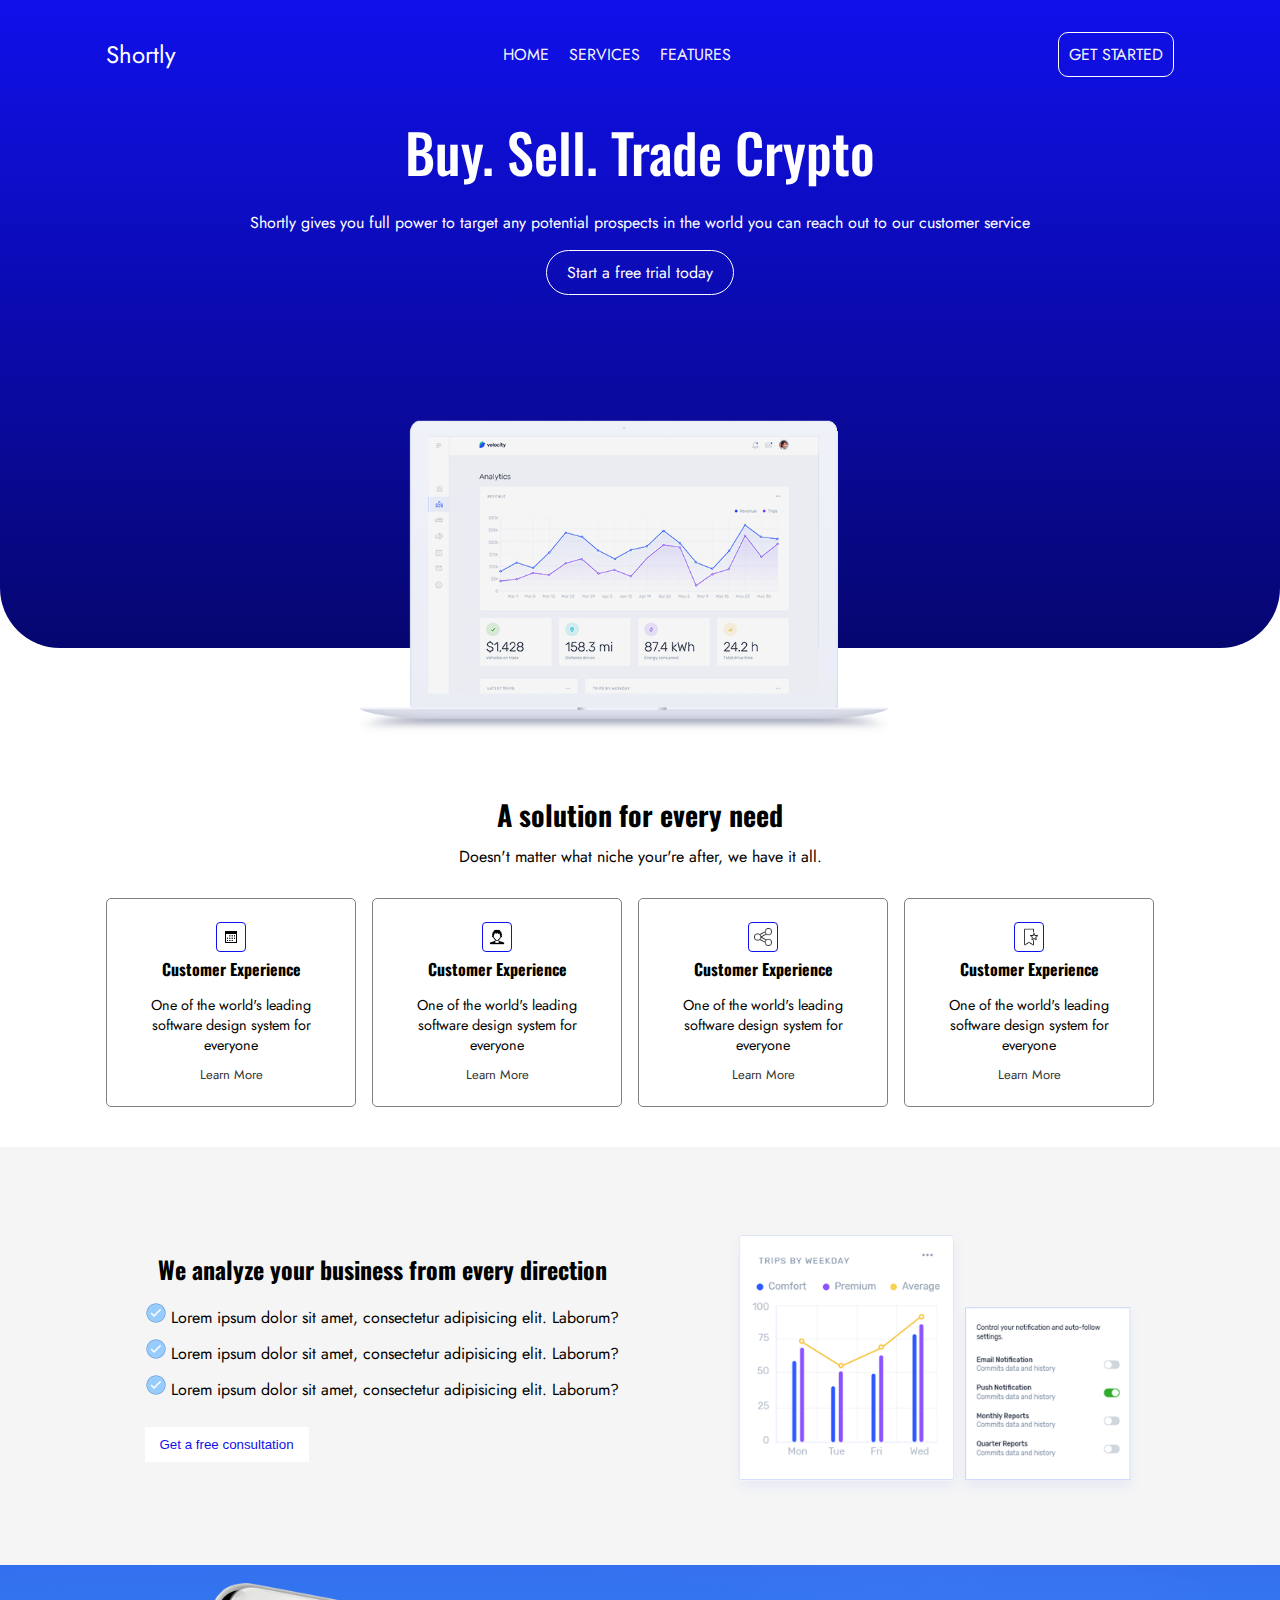
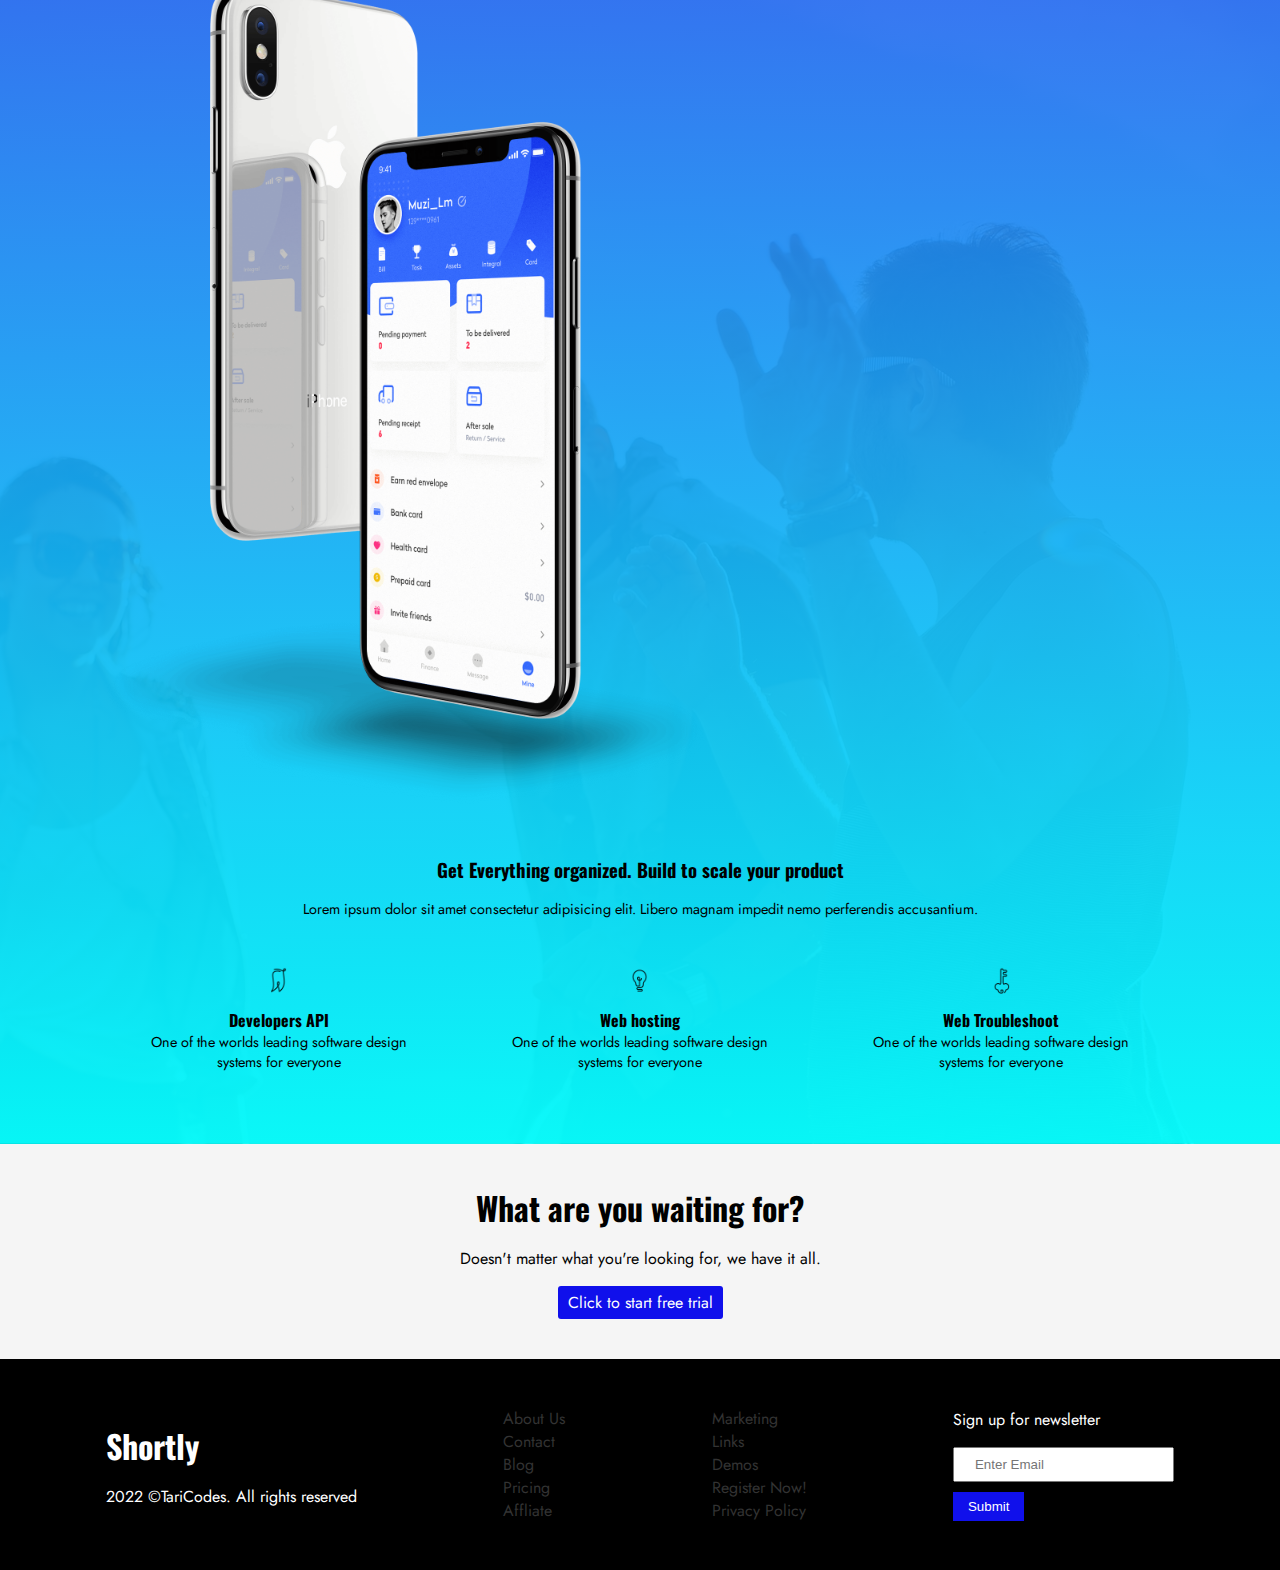
==== index.html @ a0cb2841 "renamed site name" ====
<!DOCTYPE html>
<html lang="en">
  <head>
    <meta charset="UTF-8" />
    <meta http-equiv="X-UA-Compatible" content="IE=edge" />
    <meta name="viewport" content="width=device-width, initial-scale=1.0" />
    <meta name="description" content=" Shortly gives you full power to target any potential prospects in
    the world you can reach out to our customer service">
    <meta name="keywords" content="Shortly, Buy, Sell, Trade, Crypto">
    <title>Shortly Crypto</title>
    <link rel="stylesheet" href="./assets/css/utilities.css">
    <link rel="stylesheet" href="./assets/css/shortly.css" />
    <link
      rel="stylesheet"
      href="https://cdnjs.cloudflare.com/ajax/libs/font-awesome/5.15.4/css/all.min.css">
  </head>

  <body>
    <header class="header d-flex">
      <div class="container">
        <nav class="navbar">
          <div class="container d-flex justify-between align-items-center gutter-1">
            <div class="dd-btn">
              <i class="fas fa-bars"></i>
            </div>
            <div id="logo">Shortly</div>
            <ul class="d-flex justify-center align-items-center">
              <li><a href="#">Home</a></li>
              <li><a href="#">Services</a></li>
              <li><a href="#">Features</a></li>
            </ul>
            <a href="#" class="btn btn-outline">Get Started</a>
          </div>
        </nav>
        <div class="page--contents">
          <div class="container d-flex align-items-center">
            <h1 class="mb-1 align-center">Buy. Sell. Trade Crypto</h1>
            <p class="mb-1 align-center">
              Shortly gives you full power to target any potential prospects in
              the world you can reach out to our customer service
            </p>
            <a href="#" class="btn">Start a free trial today</a>
          </div>
        </div>
        <div class="image--container">
          <img src="./assets/zinochart-img/mac.png" alt="chart-analytics" />
        </div>
      </div>
    </header>
    <main>
      <section class="customer--section">
        <div class="container">
          <div class="section-title">
            <h2>A solution for every need</h2>
            <p>Doesn't matter what niche your're after, we have it all.</p>
          </div>
          <div class="box--container d-flex align-items-center gutter-1">
            <div class="box box1 d-flex justify-center align-items-center">
              <img
                src="./assets/zinochart-img/icons/icons8-calendar-32.png"
                alt="" />
              <h3>Customer Experience</h3>
              <p>
                One of the world's leading software design system for everyone
              </p>
              <a href="#">Learn More</a>
            </div>
            <div class="box box2 d-flex justify-center align-items-center">
              <img
                src="./assets/zinochart-img/icons/icons8-customer-64.png"
                alt="" />
              <h3>Customer Experience</h3>
              <p>
                One of the world's leading software design system for everyone
              </p>
              <a href="#">Learn More</a>
            </div>
            <div class="box box3 d-flex justify-center align-items-center">
              <img
                src="./assets/zinochart-img/icons/icons8-share-100.png"
                alt="" />
              <h3>Customer Experience</h3>
              <p>
                One of the world's leading software design system for everyone
              </p>
              <a href="#">Learn More</a>
            </div>
            <div class="box box4 d-flex justify-center align-items-center">
              <img
                src="./assets/zinochart-img/icons/icons8-favorites-50.png"
                alt="" />
              <h3>Customer Experience</h3>
              <p>
                One of the world's leading software design system for everyone
              </p>
              <a href="#">Learn More</a>
            </div>
          </div>
        </div>
      </section>
      <section class="consultant--section py-4">
        <div
          class="container d-flex align-items-center justify-center gutter-1">
          <div class="prop">
            <h2 class="my-1 align-center">
              We analyze your business from every direction
            </h2>
            <div class="check">
              <span
                ><img
                  src="./assets/zinochart-img/icons/icons8-checkmark-40.png"
                  alt=""
              /></span>
              Lorem ipsum dolor sit amet, consectetur adipisicing elit. Laborum?
            </div>
            <div class="check">
              <span
                ><img
                  src="./assets/zinochart-img/icons/icons8-checkmark-40.png"
                  alt=""
              /></span>
              Lorem ipsum dolor sit amet, consectetur adipisicing elit. Laborum?
            </div>
            <div class="check">
              <span
                ><img
                  src="./assets/zinochart-img/icons/icons8-checkmark-40.png"
                  alt=""
              /></span>
              Lorem ipsum dolor sit amet, consectetur adipisicing elit. Laborum?
            </div>
            <button class="btn my-1">Get a free consultation</button>
          </div>
          <img src="./assets/zinochart-img/chart-zinochart.png" alt="" />
        </div>
      </section>
      <section class="third--section py-4">
        <div class="container">
          <img src="./assets/zinochart-img/phone-zchart.png" class="phone-chart" alt="">
          <div class="heading-txt align-center my-1">
            <h3 class="mb-1">Get Everything organized. Build to scale your product</h3>
            <p>
              Lorem ipsum dolor sit amet consectetur adipisicing elit. Libero
              magnam impedit nemo perferendis accusantium.
            </p>
          </div>
          <div class="host--box d-flex justify-between gutter-1 align-center">
            <div class="hosting">
              <img
                src="./assets/zinochart-img/icons/icons8-bookmark-64.png"
                alt="" />
              <h4>Developers API</h4>
              <p>
                One of the worlds leading software design systems for everyone
              </p>
            </div>
            <div class="hosting">
              <img
                src="./assets/zinochart-img/icons/icons8-idea-64.png"
                alt="" />
              <h4>Web hosting</h4>
              <p>
                One of the worlds leading software design systems for everyone
              </p>
            </div>
            <div class="hosting">
              <img
                src="./assets/zinochart-img/icons/icons8-key-64.png"
                alt="" />
              <h4>Web Troubleshoot</h4>
              <p>
                One of the worlds leading software design systems for everyone
              </p>
            </div>
          </div>
        </div>
      </section>
      <section class="fourth--section py-2">
        <div class="container d-flex align-items-center ">
          <h1 class="my-1">What are you waiting for?</h1>
          <p>Doesn't matter what you're looking for, we have it all.</p>
          <a href="#" class="btn my-1">Click to start free trial</a>
        </div>
      </section>
    </main>
    <footer class="footer py-4">
      <div class="container d-flex align-items-center justify-between">
        <div>
          <h1 class="mb-1">Shortly</h1>
          <p class="copy">
            2022 &copy;TariCodes. All rights reserved
          </p>
        </div>
          <ul>
            <li><a href="#">About Us</a></li>
            <li><a href="#">Contact</a></li>
            <li><a href="#">Blog</a></li>
            <li><a href="#">Pricing</a></li>
            <li><a href="#">Affliate</a></li>
          </ul>
          <ul>
            <li><a href="#">Marketing</a></li>
            <li><a href="#">Links</a></li>
            <li><a href="#">Demos</a></li>
            <li><a href="#">Register Now!</a></li>
            <li><a href="#">Privacy Policy</a></li>
          </ul>
        <div class="newletter">
          <form class="form">
            <p class="newletter--text mb-1">Sign up for newsletter</p>
              <input type="email" placeholder="Enter Email"><br>
            <button class="btn">Submit</button>
          </form>
        </div>
      </div>
    </footer>
  </body>
</html>
---- assets/css/utilities.css ----
.container {
    width: 1100px;
    margin: 0 auto;
    padding: 0 1rem;
  }
  .d-flex {
    display: flex;
  }
  .align-center{
    text-align: center;
  }
  .justify-start {
    justify-content: start;
  }
  .justify-end {
    justify-content: end;
  }
  .justify-center {
    justify-content: center;
  }
  .justify-between {
    justify-content: space-between;
  }
  .justify-around {
    justify-content: space-around;
  }
  .justify-evenly {
    justify-content: space-evenly;
  }
  .align-items-start {
    align-items: start;
  }
  .align-items-center {
    align-items: center;
  }
  .gutter-1 {
    gap: 1rem;
  }
  .gutter-2 {
    gap: 1.5rem;
  }
  .gutter-3 {
    gap: 2rem;
  }
  .gutter-4{
    gap: 3;
  }
  .gutter-5{
    gap: 4;
  }
  .my-1{
    margin: 1rem 0;
  }
  .mb-1{
    margin-bottom: 1rem;
  }
  .mx-auto {
    margin: 0 auto;
  }
  .py-1{
    padding: 1rem 0;
  }
  .py-2{
    padding: 1.5rem 0;
  }
  .py-3{
    padding: 2rem 0;
  }
  .py-4{
    padding: 3rem 0;
  }
  .py-5{
    padding: 4rem 0;
  }
  .p-1{
    padding: 1rem;
  }
  .p-2{
    padding: 1.5rem;
  }
  .p-3{
    padding: 2rem;
  }
  .p-4{
    padding: 3rem;
  }
  .p-5{
    padding: 4rem;
  }
---- assets/css/shortly.css ----
@import url("https://fonts.googleapis.com/css2?family=Jost:ital,wght@0,300;0,400;0,600;1,500&family=Oswald&display=swap");
* {
  margin: 0%;
  padding: 0%;
  box-sizing: border-box;
  user-select: none;
  scroll-behavior: smooth;
}
:root {
  --primary-color: #fff;
  --bg-secondary: rgb(16, 16, 235);
  --bg-primary: rgb(245, 245, 245);
  --color-dark: rgb(51, 51, 51);
}
html {
  font-size: 100%;
  font-family: "Jost", sans-serif;
}
a {
  text-decoration: none;
}
ul {
  list-style-type: none;
}
h1,
h2,
h3,
h4 {
  font-family: "Oswald", sans-serif;
}
/* header section */
header {
  width: 100%;
  background-image: linear-gradient(
    to bottom,
    var(--bg-secondary),
    rgb(6, 6, 112)
  );
  border-bottom-left-radius: 60px;
  border-bottom-right-radius: 60px;
  color: white;
  padding-top: 2rem;
  padding-right: 2rem;
  position: relative;
}
#logo {
  font-size: 24px;
}
.dd-btn {
  display: none;
  color: var(--primary-color);
}
.navbar ul {
  flex-grow: 2;
  list-style: none;
}
.navbar ul a,
a.btn-outline {
  padding: 10px;
  color: var(--bg-primary);
  text-transform: uppercase;
}
.navbar ul a:hover {
  border-bottom: 1px solid var(--primary-color);
  transition: border-bottom 1s ease;
}
a.btn-outline {
  border: 1px solid #fff;
  border-radius: 10px;
}
.page--contents .container {
  flex-direction: column;
  padding: 2rem 1rem;
}
.page--contents h1 {
  font-size: 54px;
  line-height: 1.6;
  font-weight: 500;
}
.page--contents .btn {
  border-radius: 25px;
  padding: 10px 20px;
  background-color: transparent;
  color: var(--primary-color);
  border: 1px solid var(--primary-color);
  font-size: 16px;
}
.page--contents .btn:hover {
  transform: scale(0.9);
}
.image--container {
  max-width: 50%;
  margin: 0 auto;
  position: relative;
  top: 15%;
}
.image--container img {
  width: 100%;
}

/* customer section */
.customer--section {
  padding: 40px 0;
}
.section-title h2,
.section-title p {
  text-align: center;
}
.section-title h2 {
  margin-top: 10%;
  font-size: 28px;
}
.section-title p {
  margin-bottom: 30px;
  margin-top: 10px;
}
.box--container {
  flex-wrap: wrap;
}
.customer--section .box {
  width: 250px;
  padding: 1.4rem;
  flex-direction: column;
  text-align: center;
  border-radius: 5px;
  transition: transform 0.2s ease-in;
  border: 1px solid gray;
}
.customer--section .box:hover {
  transform: translateY(-20px);
}
.customer--section .box img {
  width: 30px;
  height: 30px;
  padding: 5px;
  border: 1px solid var(--bg-secondary);
  margin-bottom: 7px;
  border-radius: 4px;
}
.customer--section .box h3 {
  font-weight: bolder;
  line-height: 1.3;
  font-size: 1rem;
}
.customer--section .box p {
  font-size: 0.9rem;
  margin-bottom: 10px;
  margin-top: 15px;
}
.customer--section .box a {
  font-size: small;
  color: var(--color-dark);
}
.box a:hover {
  text-decoration: underline;
}

/* Consultant Section */
.consultant--section {
  background-color: var(--bg-primary);
}
.consultant--section h3 {
  line-height: 1.4;
  font-size: 28px;
}
.consultant--section .check img {
  width: 20px;
  height: 20px;
}
div.check {
  margin: 10px 0;
  padding: 0 1rem;
}
.consultant--section .btn {
  border: none;
  background-color: var(--primary-color);
  color: var(--bg-secondary);
  padding: 10px 15px;
  margin-left: 15px;
}
.consultant--section .btn:hover {
  background-color: var(--bg-secondary);
  color: #fff;
}
.consultant--section img:last-child {
  max-width: 500px;
}

.third--section {
  background-image: linear-gradient(
      to bottom,
      rgba(30, 97, 240, 0.877),
      rgba(7, 250, 250, 0.979)
    ),
    url("../zinochart-img/bg-zinochart.jpg");
  background-repeat: no-repeat;
  background-size: cover;
  background-position: 100% 41%;
}

.phone-chart {
  max-width: 600px;
  position: relative;
  bottom: 30px;
  animation: bounce 3s infinite ease;
}
.third--section p {
  font-size: 0.9rem;
}
.host--box .hosting img {
  width: 43px;
  height: 43px;
  padding: 8px;
}
.hosting {
  padding: 1.5rem;
}

.fourth--section {
  background-color: var(--bg-primary);
}
.fourth--section .d-flex {
  flex-direction: column;
}
.fourth--section .btn {
  background-color: var(--bg-secondary);
  color: white;
  border-radius: 3px;
  padding: 5px 10px;
}
.fourth--section .btn:hover {
  background-color: transparent;
  color: var(--bg-secondary);
  border: 1px solid rgb(16, 16, 235);
  transition: background-color 0.5s ease;
}

/* Footer Section */
.footer {
  background-color: rgb(0, 0, 0);
  color: var(--primary-color);
}
.footer ul a {
  color: var(--color-dark);
}
.footer ul a:hover {
  color: rgb(114, 113, 113);
}
.form input {
  padding: 8px 20px;
  outline: none;
  margin-bottom: 10px;
}
.form .btn {
  padding: 7px 15px;
  background-color: rgb(16, 16, 235);
  color: var(--primary-color);
  border: none;
}

@keyframes bounce {
  0% {
    transform: translateY(-10px);
  }
  25% {
    transform: translateY(-20px);
  }
  50% {
    transform: translateY(-25px);
  }
  75% {
    transform: translateY(-20px);
  }
  100% {
    transform: translateY(-10px);
  }
}

/* Media Quieries */
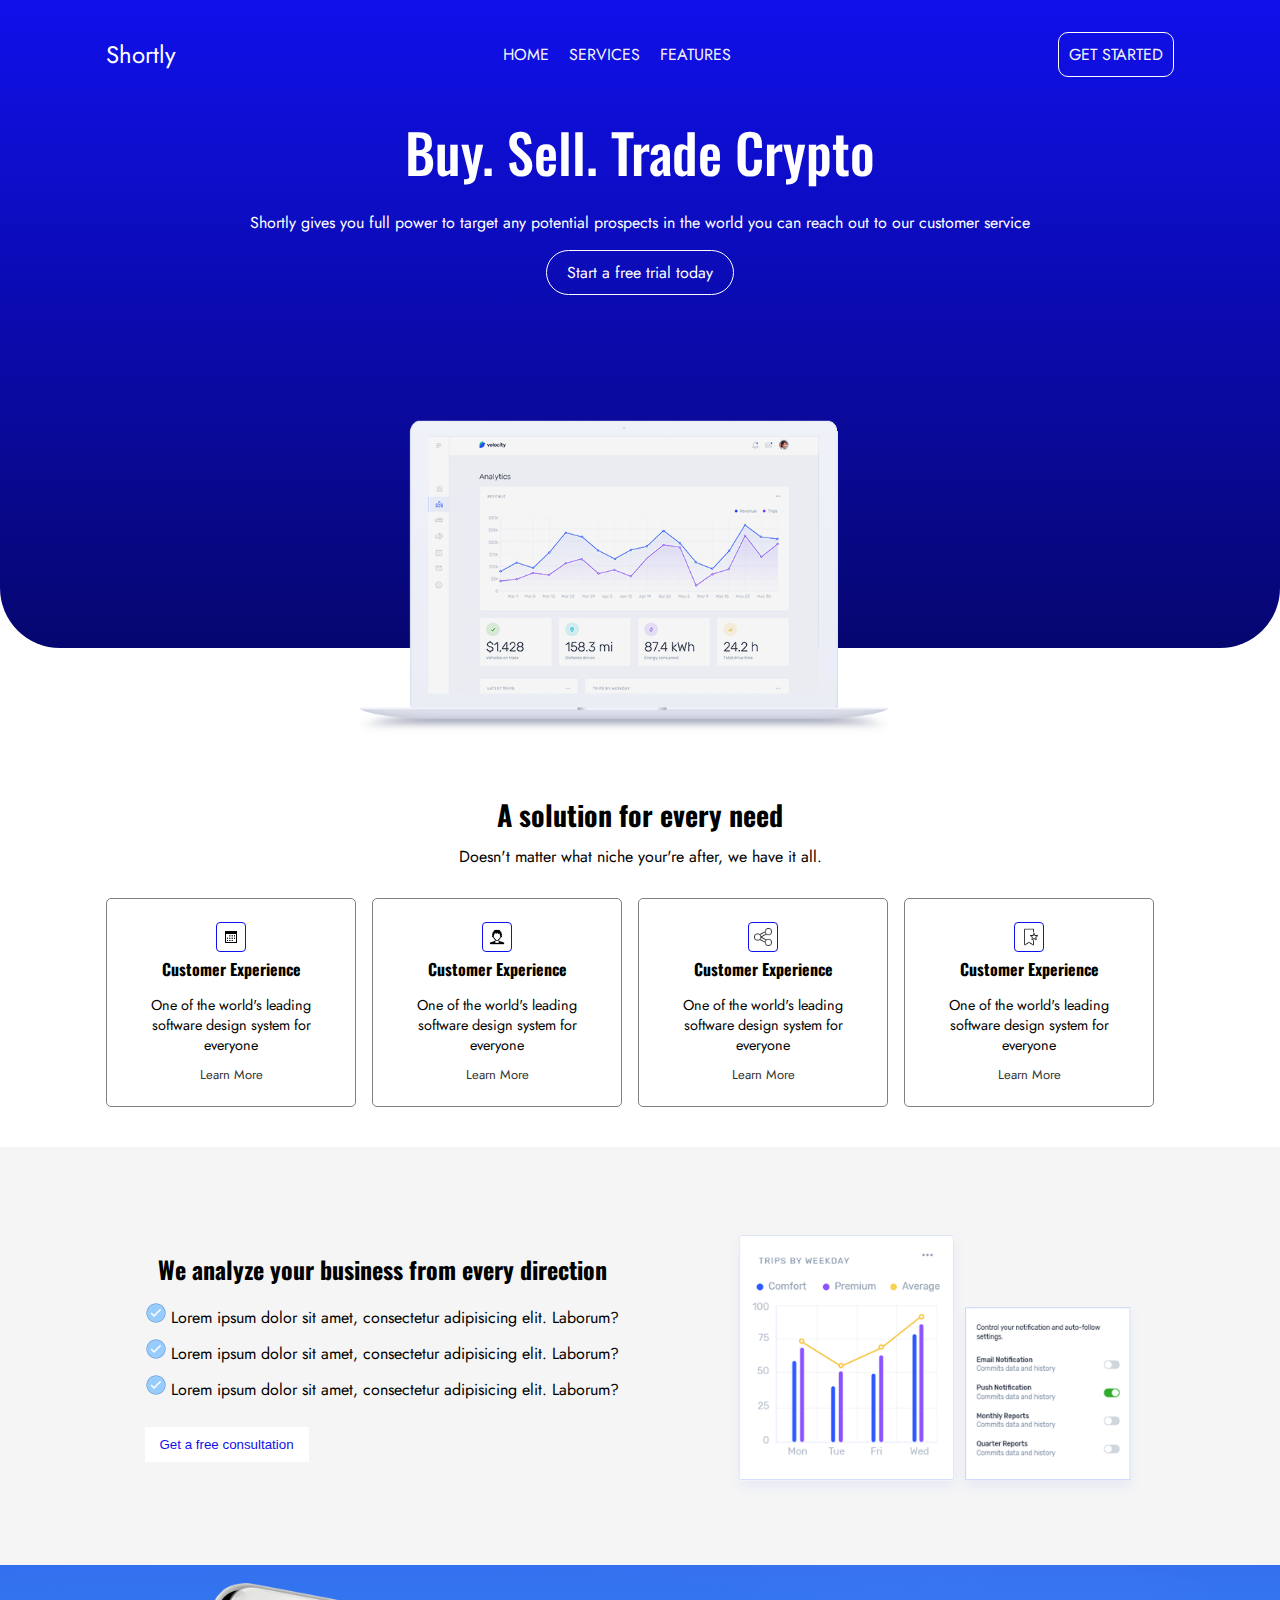
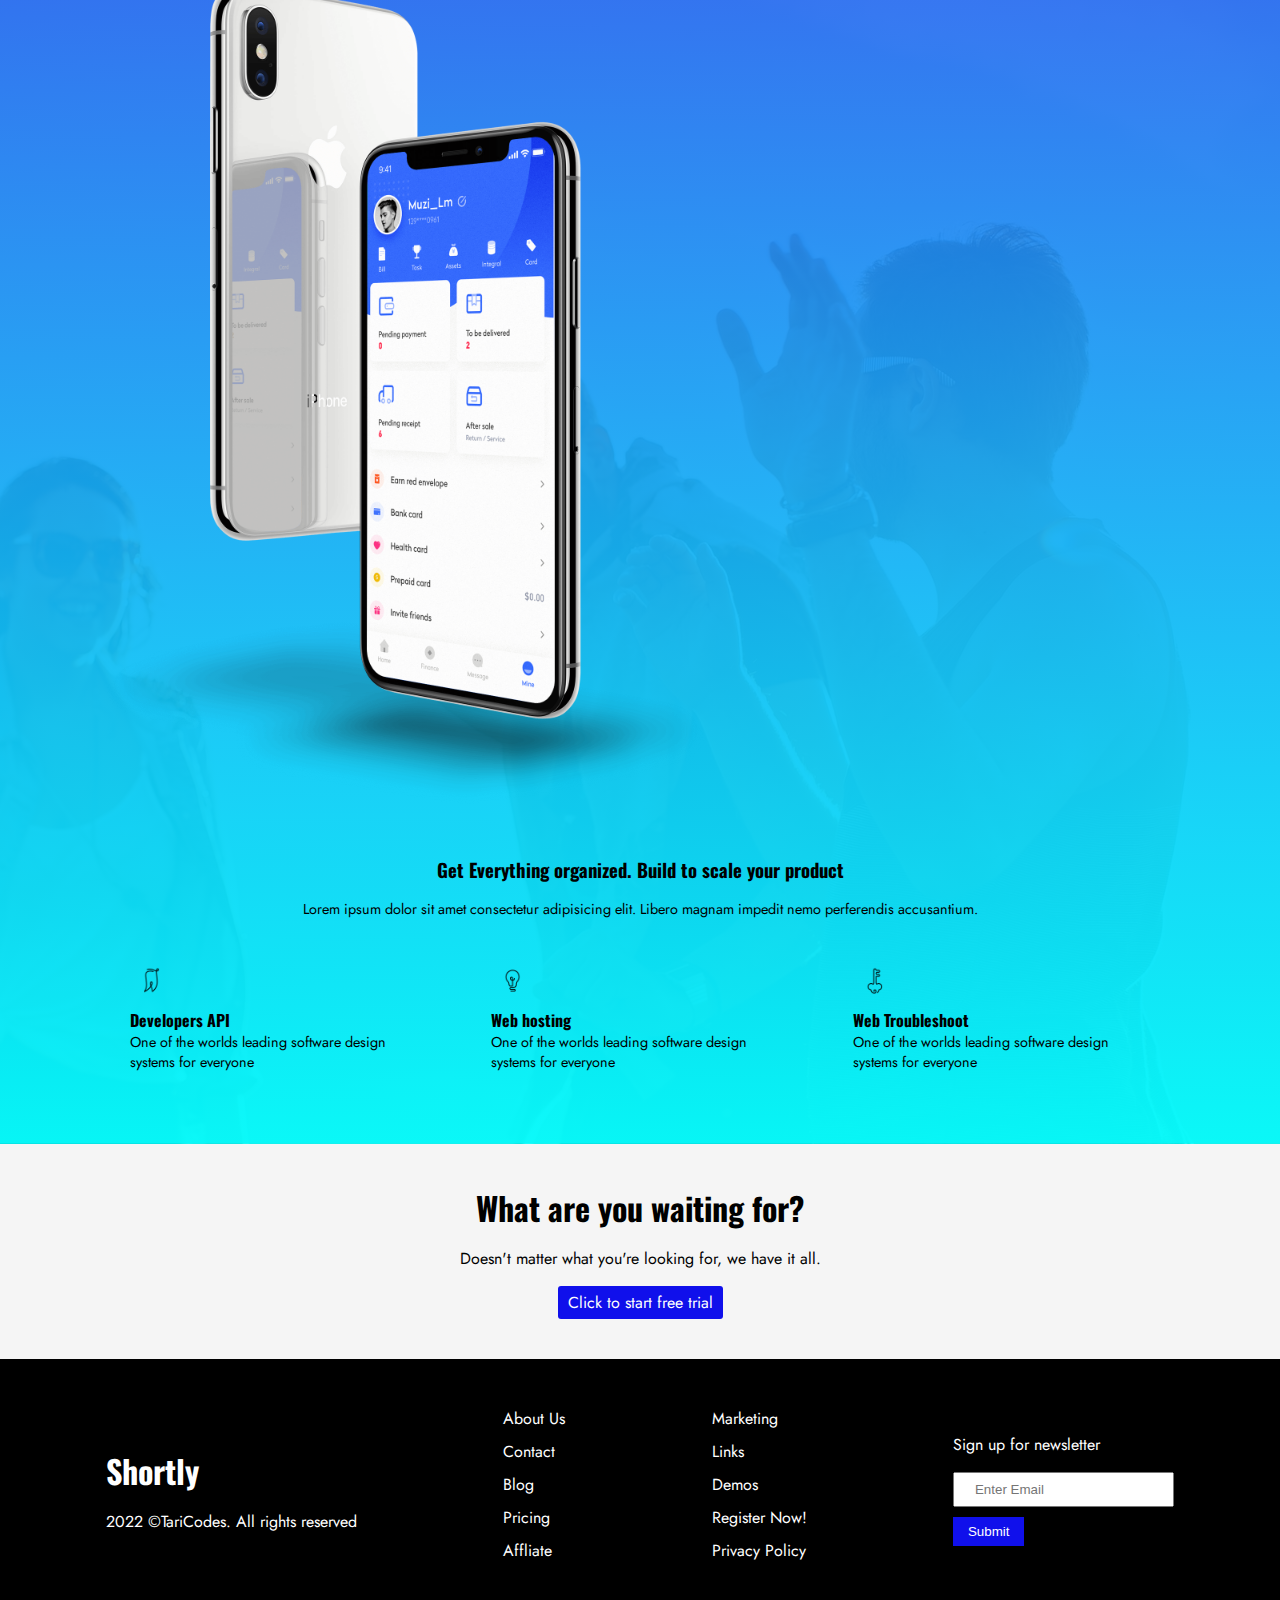
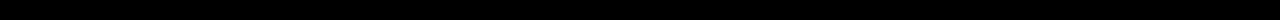
==== commit 79235133: "added media query simplified changes for the html" ====
--- a/index.html
+++ b/index.html
@@ -3,13 +3,13 @@
   <head>
     <meta charset="UTF-8" />
     <meta http-equiv="X-UA-Compatible" content="IE=edge" />
-    <meta name="viewport" content="width=device-width, initial-scale=1.0" />
+    <meta name="viewport" content="width=device-width, initial-scale=1.0">
     <meta name="description" content=" Shortly gives you full power to target any potential prospects in
     the world you can reach out to our customer service">
     <meta name="keywords" content="Shortly, Buy, Sell, Trade, Crypto">
     <title>Shortly Crypto</title>
     <link rel="stylesheet" href="./assets/css/utilities.css">
-    <link rel="stylesheet" href="./assets/css/shortly.css" />
+    <link rel="stylesheet" href="./assets/css/styles.css">
     <link
       rel="stylesheet"
       href="https://cdnjs.cloudflare.com/ajax/libs/font-awesome/5.15.4/css/all.min.css">
@@ -19,12 +19,12 @@
     <header class="header d-flex">
       <div class="container">
         <nav class="navbar">
-          <div class="container d-flex justify-between align-items-center gutter-1">
+          <div class="container d-flex justify-between items-center gutter-1">
             <div class="dd-btn">
               <i class="fas fa-bars"></i>
             </div>
             <div id="logo">Shortly</div>
-            <ul class="d-flex justify-center align-items-center">
+            <ul class="d-flex justify-center items-center">
               <li><a href="#">Home</a></li>
               <li><a href="#">Services</a></li>
               <li><a href="#">Features</a></li>
@@ -33,7 +33,7 @@
           </div>
         </nav>
         <div class="page--contents">
-          <div class="container d-flex align-items-center">
+          <div class="container d-flex items-center">
             <h1 class="mb-1 align-center">Buy. Sell. Trade Crypto</h1>
             <p class="mb-1 align-center">
               Shortly gives you full power to target any potential prospects in
@@ -54,8 +54,8 @@
             <h2>A solution for every need</h2>
             <p>Doesn't matter what niche your're after, we have it all.</p>
           </div>
-          <div class="box--container d-flex align-items-center gutter-1">
-            <div class="box box1 d-flex justify-center align-items-center">
+          <div class="box--container d-flex items-center gutter-1">
+            <div class="box box1 d-flex justify-center items-center">
               <img
                 src="./assets/zinochart-img/icons/icons8-calendar-32.png"
                 alt="" />
@@ -65,7 +65,7 @@
               </p>
               <a href="#">Learn More</a>
             </div>
-            <div class="box box2 d-flex justify-center align-items-center">
+            <div class="box box2 d-flex justify-center items-center">
               <img
                 src="./assets/zinochart-img/icons/icons8-customer-64.png"
                 alt="" />
@@ -75,7 +75,7 @@
               </p>
               <a href="#">Learn More</a>
             </div>
-            <div class="box box3 d-flex justify-center align-items-center">
+            <div class="box box3 d-flex justify-center items-center">
               <img
                 src="./assets/zinochart-img/icons/icons8-share-100.png"
                 alt="" />
@@ -85,7 +85,7 @@
               </p>
               <a href="#">Learn More</a>
             </div>
-            <div class="box box4 d-flex justify-center align-items-center">
+            <div class="box box4 d-flex justify-center items-center">
               <img
                 src="./assets/zinochart-img/icons/icons8-favorites-50.png"
                 alt="" />
@@ -100,7 +100,7 @@
       </section>
       <section class="consultant--section py-4">
         <div
-          class="container d-flex align-items-center justify-center gutter-1">
+          class="container d-flex items-center justify-center gutter-1">
           <div class="prop">
             <h2 class="my-1 align-center">
               We analyze your business from every direction
@@ -144,7 +144,7 @@
               magnam impedit nemo perferendis accusantium.
             </p>
           </div>
-          <div class="host--box d-flex justify-between gutter-1 align-center">
+          <div class="host--box d-flex justify-between gutter-1 center">
             <div class="hosting">
               <img
                 src="./assets/zinochart-img/icons/icons8-bookmark-64.png"
@@ -176,7 +176,7 @@
         </div>
       </section>
       <section class="fourth--section py-2">
-        <div class="container d-flex align-items-center ">
+        <div class="container d-flex items-center">
           <h1 class="my-1">What are you waiting for?</h1>
           <p>Doesn't matter what you're looking for, we have it all.</p>
           <a href="#" class="btn my-1">Click to start free trial</a>
@@ -184,7 +184,7 @@
       </section>
     </main>
     <footer class="footer py-4">
-      <div class="container d-flex align-items-center justify-between">
+      <div class="container d-flex items-center justify-between">
         <div>
           <h1 class="mb-1">Shortly</h1>
           <p class="copy">
--- a/assets/css/utilities.css
+++ b/assets/css/utilities.css
@@ -27,10 +27,10 @@
   .justify-evenly {
     justify-content: space-evenly;
   }
-  .align-items-start {
+  .items-start {
     align-items: start;
   }
-  .align-items-center {
+  .items-center {
     align-items: center;
   }
   .gutter-1 {
--- a/assets/css/styles.css
+++ b/assets/css/styles.css
@@ -0,0 +1,304 @@
+@import url("https://fonts.googleapis.com/css2?family=Jost:ital,wght@0,300;0,400;0,600;1,500&family=Oswald&display=swap");
+* {
+  margin: 0%;
+  padding: 0%;
+  box-sizing: border-box;
+  user-select: none;
+  scroll-behavior: smooth;
+}
+:root {
+  --primary-color: #fff;
+  --bg-secondary: rgb(16, 16, 235);
+  --bg-primary: rgb(245, 245, 245);
+  --color-dark: rgb(51, 51, 51);
+}
+html {
+  font-size: 100%;
+  font-family: "Jost", sans-serif;
+}
+a {
+  text-decoration: none;
+}
+ul {
+  list-style-type: none;
+}
+h1,
+h2,
+h3,
+h4 {
+  font-family: "Oswald", sans-serif;
+}
+/* header section */
+header {
+  width: 100%;
+  background-image: linear-gradient(
+    to bottom,
+    var(--bg-secondary),
+    rgb(6, 6, 112)
+  );
+  border-bottom-left-radius: 60px;
+  border-bottom-right-radius: 60px;
+  color: white;
+  padding-top: 2rem;
+  padding-right: 2rem;
+  position: relative;
+}
+#logo {
+  font-size: 24px;
+}
+.dd-btn {
+  display: none;
+  color: var(--primary-color);
+}
+.navbar ul {
+  flex-grow: 2;
+  list-style: none;
+}
+.navbar ul a,
+a.btn-outline {
+  padding: 10px;
+  color: var(--bg-primary);
+  text-transform: uppercase;
+}
+.navbar ul a:hover {
+  border-bottom: 1px solid var(--primary-color);
+  transition: border-bottom 1s ease;
+}
+a.btn-outline {
+  border: 1px solid #fff;
+  border-radius: 10px;
+}
+.page--contents .container {
+  flex-direction: column;
+  padding: 2rem 1rem;
+}
+.page--contents h1 {
+  font-size: 54px;
+  line-height: 1.6;
+  font-weight: 500;
+}
+.page--contents .btn {
+  border-radius: 25px;
+  padding: 10px 20px;
+  background-color: transparent;
+  color: var(--primary-color);
+  border: 1px solid var(--primary-color);
+  font-size: 16px;
+}
+.page--contents .btn:hover {
+  transform: scale(0.9);
+}
+.image--container {
+  max-width: 50%;
+  margin: 0 auto;
+  position: relative;
+  top: 15%;
+}
+.image--container img {
+  width: 100%;
+}
+
+/* customer section */
+.customer--section {
+  padding: 40px 0;
+}
+.section-title h2,
+.section-title p {
+  text-align: center;
+}
+.section-title h2 {
+  margin-top: 10%;
+  font-size: 28px;
+}
+.section-title p {
+  margin-bottom: 30px;
+  margin-top: 10px;
+}
+.box--container {
+  flex-wrap: wrap;
+}
+.customer--section .box {
+  width: 250px;
+  padding: 1.4rem;
+  flex-direction: column;
+  text-align: center;
+  border-radius: 5px;
+  transition: transform 0.2s ease-in;
+  border: 1px solid gray;
+}
+.customer--section .box:hover {
+  transform: translateY(-20px);
+}
+.customer--section .box img {
+  width: 30px;
+  height: 30px;
+  padding: 5px;
+  border: 1px solid var(--bg-secondary);
+  margin-bottom: 7px;
+  border-radius: 4px;
+}
+.customer--section .box h3 {
+  font-weight: bolder;
+  line-height: 1.3;
+  font-size: 1rem;
+}
+.customer--section .box p {
+  font-size: 0.9rem;
+  margin-bottom: 10px;
+  margin-top: 15px;
+}
+.customer--section .box a {
+  font-size: small;
+  color: var(--color-dark);
+}
+.box a:hover {
+  text-decoration: underline;
+}
+
+/* Consultant Section */
+.consultant--section {
+  background-color: var(--bg-primary);
+}
+.consultant--section h3 {
+  line-height: 1.4;
+  font-size: 28px;
+}
+.consultant--section .check img {
+  width: 20px;
+  height: 20px;
+}
+div.check {
+  margin: 10px 0;
+  padding: 0 1rem;
+}
+.consultant--section .btn {
+  border: none;
+  background-color: var(--primary-color);
+  color: var(--bg-secondary);
+  padding: 10px 15px;
+  margin-left: 15px;
+}
+.consultant--section .btn:hover {
+  background-color: var(--bg-secondary);
+  color: #fff;
+}
+.consultant--section img:last-child {
+  max-width: 500px;
+}
+
+.third--section {
+  background-image: linear-gradient(
+      to bottom,
+      rgba(30, 97, 240, 0.877),
+      rgba(7, 250, 250, 0.979)
+    ),
+    url("../zinochart-img/bg-zinochart.jpg");
+  background-repeat: no-repeat;
+  background-size: cover;
+  background-position: 100% 41%;
+}
+
+.phone-chart {
+  max-width: 600px;
+  position: relative;
+  bottom: 30px;
+  animation: bounce 3s infinite ease;
+}
+.third--section p {
+  font-size: 0.9rem;
+}
+.host--box .hosting img {
+  width: 43px;
+  height: 43px;
+  padding: 8px;
+}
+.hosting {
+  padding: 1.5rem;
+}
+
+.fourth--section {
+  background-color: var(--bg-primary);
+}
+.fourth--section .d-flex {
+  flex-direction: column;
+}
+.fourth--section .btn {
+  background-color: var(--bg-secondary);
+  color: white;
+  border-radius: 3px;
+  padding: 5px 10px;
+}
+.fourth--section .btn:hover {
+  background-color: transparent;
+  color: var(--bg-secondary);
+  border: 1px solid rgb(16, 16, 235);
+  transition: background-color 0.5s ease;
+}
+
+/* Footer Section */
+.footer {
+  background-color: rgb(0, 0, 0);
+  color: var(--primary-color);
+}
+.footer li {
+  margin-bottom: 10px;
+}
+.footer ul a {
+  color: var(--primary-color);
+}
+.footer ul a:hover {
+  color: rgb(114, 113, 113);
+  transition: color 0.2s ease;
+}
+.form input {
+  padding: 8px 20px;
+  outline: none;
+  margin-bottom: 10px;
+}
+.form .btn {
+  padding: 7px 15px;
+  background-color: rgb(16, 16, 235);
+  color: var(--primary-color);
+  border: none;
+}
+
+@keyframes bounce {
+  0% {
+    transform: translateY(-10px);
+  }
+  25% {
+    transform: translateY(-20px);
+  }
+  50% {
+    transform: translateY(-25px);
+  }
+  75% {
+    transform: translateY(-20px);
+  }
+  100% {
+    transform: translateY(-10px);
+  }
+}
+
+/* Media Quieries */
+@media screen and (max-width:425px) {
+  a.btn-outline {
+    display: none;
+  }
+  .dd-btn{
+    display: block;
+  }
+  .navbar .container, .navbar ul{
+    flex-direction: column;
+  }
+  .navbar ul{
+    display: none;
+  }
+  .box--container{
+    flex-direction: column;
+    justify-content: center;
+  }
+  .footer .container{
+    flex-direction: column;
+  }
+}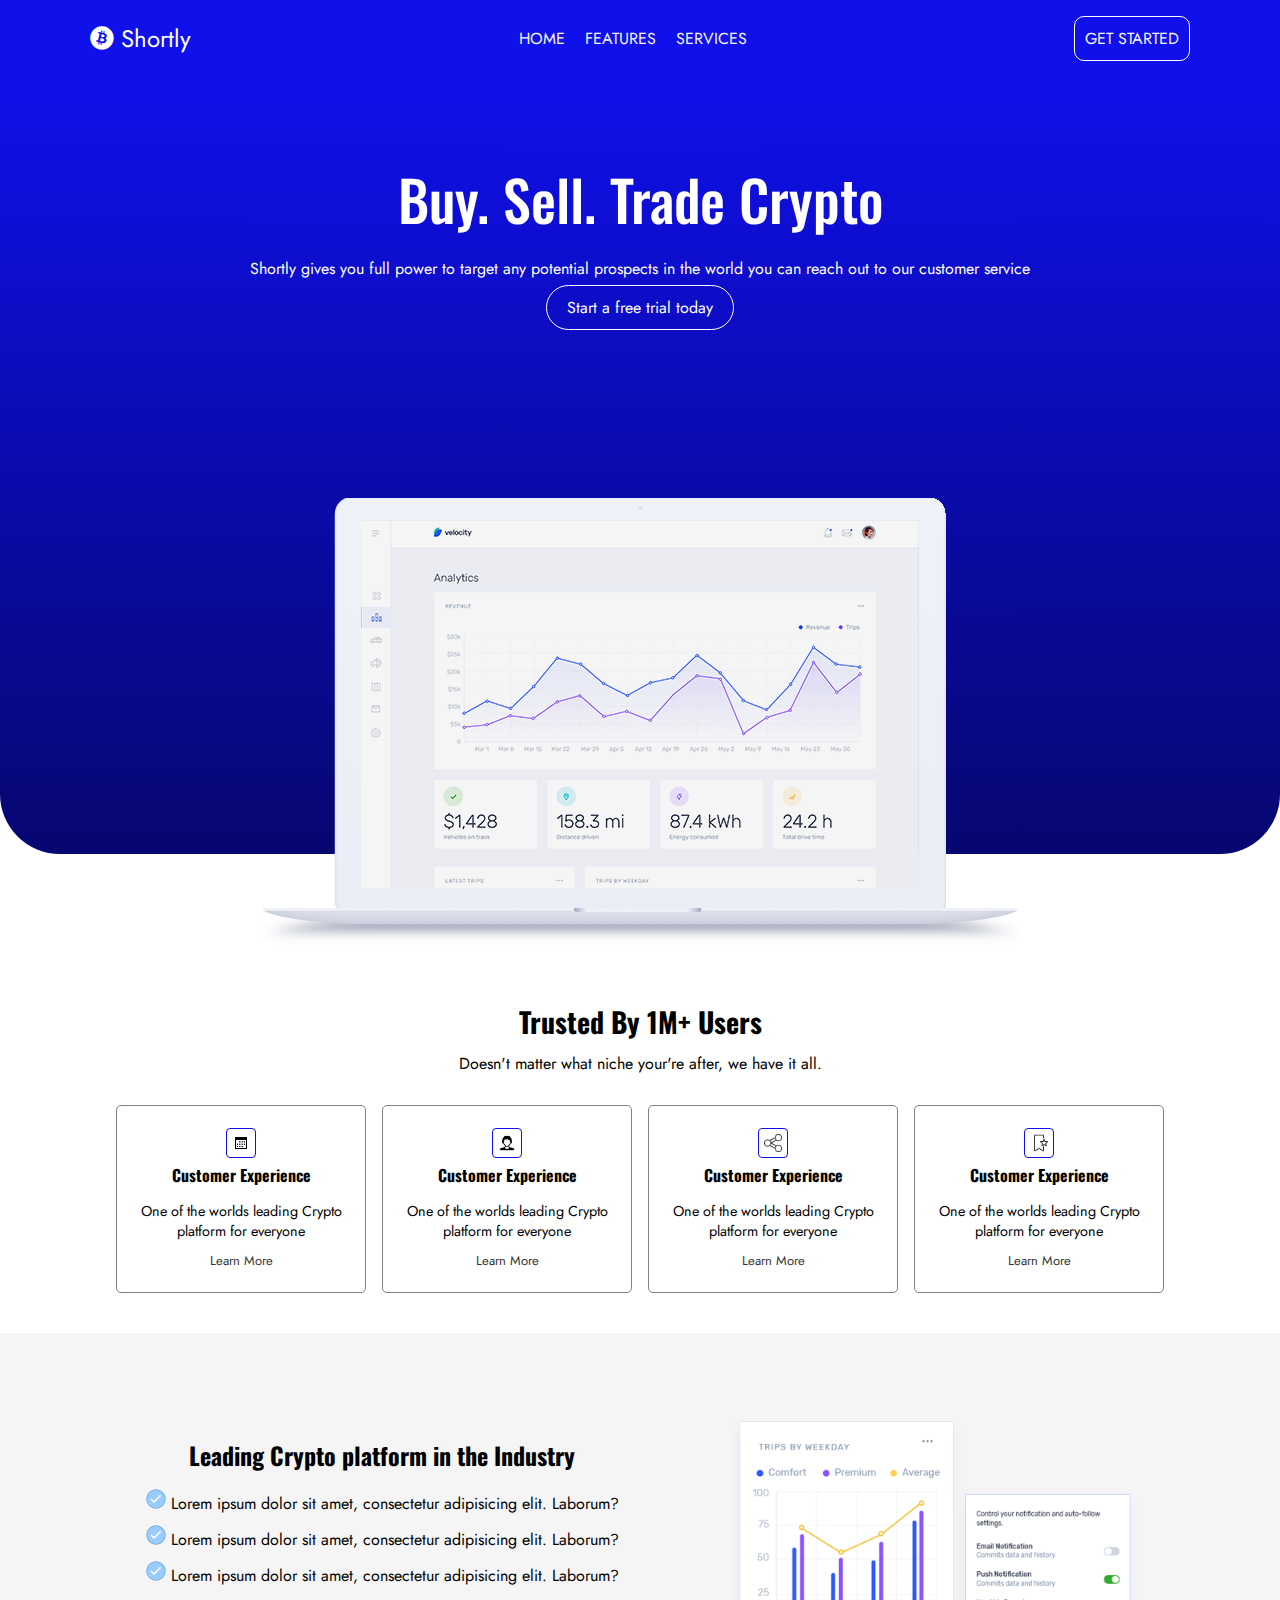
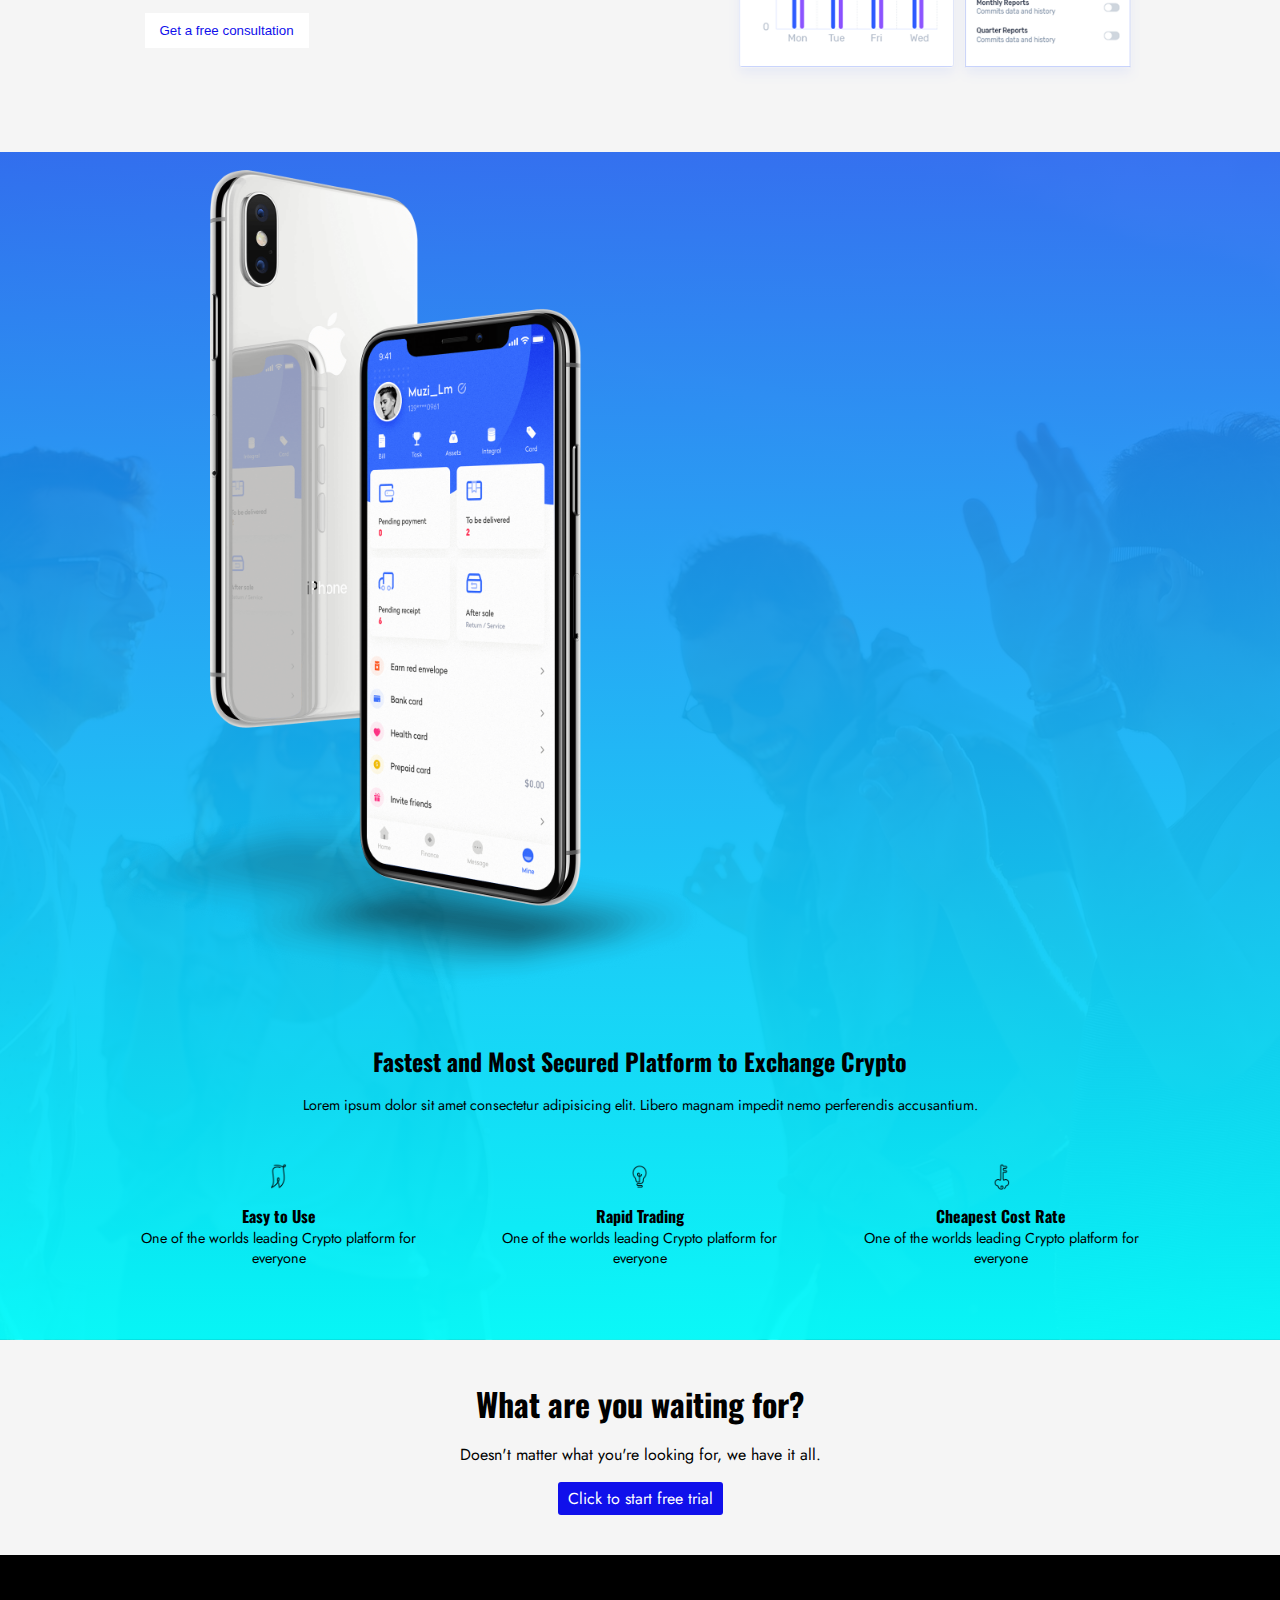
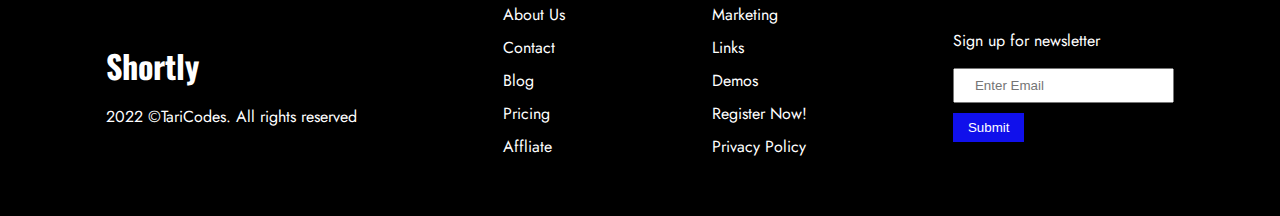
==== commit 7aea92f8: "modified the index.html add features.html added queries.css modified styles.css and utilities.css" ====
--- a/index.html
+++ b/index.html
@@ -3,65 +3,72 @@
   <head>
     <meta charset="UTF-8" />
     <meta http-equiv="X-UA-Compatible" content="IE=edge" />
-    <meta name="viewport" content="width=device-width, initial-scale=1.0">
-    <meta name="description" content=" Shortly gives you full power to target any potential prospects in
-    the world you can reach out to our customer service">
-    <meta name="keywords" content="Shortly, Buy, Sell, Trade, Crypto">
+    <meta name="viewport" content="width=device-width, initial-scale=1.0" />
+    <meta
+      name="description"
+      content=" Shortly gives you full power to target any potential prospects in
+    the world you can reach out to our customer service" />
+    <meta name="keywords" content="Shortly, Buy, Sell, Trade, Crypto" />
     <title>Shortly Crypto</title>
-    <link rel="stylesheet" href="./assets/css/utilities.css">
-    <link rel="stylesheet" href="./assets/css/styles.css">
+
+    <!-- font-awesome cdn -->
     <link
       rel="stylesheet"
-      href="https://cdnjs.cloudflare.com/ajax/libs/font-awesome/5.15.4/css/all.min.css">
+      href="https://cdnjs.cloudflare.com/ajax/libs/font-awesome/5.15.4/css/all.min.css" />
+
+    <!-- custom css -->
+    <link rel="stylesheet" href="./assets/css/utilities.css" />
+    <link rel="stylesheet" href="./assets/css/styles.css" />
+    <link rel="stylesheet" href="./assets/css/queries.css" />
   </head>
 
   <body>
-    <header class="header d-flex">
-      <div class="container">
-        <nav class="navbar">
-          <div class="container d-flex justify-between items-center gutter-1">
-            <div class="dd-btn">
-              <i class="fas fa-bars"></i>
-            </div>
-            <div id="logo">Shortly</div>
-            <ul class="d-flex justify-center items-center">
-              <li><a href="#">Home</a></li>
-              <li><a href="#">Services</a></li>
-              <li><a href="#">Features</a></li>
-            </ul>
-            <a href="#" class="btn btn-outline">Get Started</a>
-          </div>
-        </nav>
-        <div class="page--contents">
-          <div class="container d-flex items-center">
-            <h1 class="mb-1 align-center">Buy. Sell. Trade Crypto</h1>
-            <p class="mb-1 align-center">
-              Shortly gives you full power to target any potential prospects in
-              the world you can reach out to our customer service
-            </p>
-            <a href="#" class="btn">Start a free trial today</a>
-          </div>
-        </div>
-        <div class="image--container">
+    <!-- navbar -->
+    <nav class="navbar d-flex">
+      <div class="container d-flex justify-between items-center py-1 gutter-1">
+        <div id="logo">
+          <span><i class="fab fa-bitcoin"></i></span>
+          Shortly
+        </div>
+        <ul class="navbarNav d-flex justify-center items-center">
+          <li><a href="index.html">Home</a></li>
+          <li><a href="features.html">Features</a></li>
+          <li><a href="#">Services</a></li>
+        </ul>
+        <a href="#" class="btn btn-outline">Get Started</a>
+      </div>
+    </nav>
+    <!-- showcase -->
+    <header class="showcase d-flex">
+      <div class="container d-flex items-center justify-between">
+        <div class="page--contents align-center py-1">
+          <h1 class="mb-1">Buy. Sell. Trade Crypto</h1>
+          <p class="mb-1 align-center">
+            Shortly gives you full power to target any potential prospects in
+            the world you can reach out to our customer service
+          </p>
+          <a href="#" class="btn">Start a free trial today</a>
+        </div>
+        <div class="image--container mx-auto">
           <img src="./assets/zinochart-img/mac.png" alt="chart-analytics" />
         </div>
       </div>
     </header>
     <main>
-      <section class="customer--section">
+      <section class="customer-section d-flex">
         <div class="container">
           <div class="section-title">
-            <h2>A solution for every need</h2>
+            <h2>Trusted By 1M+ Users</h2>
             <p>Doesn't matter what niche your're after, we have it all.</p>
           </div>
-          <div class="box--container d-flex items-center gutter-1">
+          <div class="box-container d-flex items-center justify-center gutter-1">
             <div class="box box1 d-flex justify-center items-center">
               <img
                 src="./assets/zinochart-img/icons/icons8-calendar-32.png"
                 alt="" />
               <h3>Customer Experience</h3>
               <p>
-                One of the world's leading software design system for everyone
+                One of the worlds leading Crypto platform for everyone
               </p>
               <a href="#">Learn More</a>
             </div>
@@ -71,7 +78,7 @@
                 alt="" />
               <h3>Customer Experience</h3>
               <p>
-                One of the world's leading software design system for everyone
+                One of the worlds leading Crypto platform for everyone
               </p>
               <a href="#">Learn More</a>
             </div>
@@ -81,7 +88,7 @@
                 alt="" />
               <h3>Customer Experience</h3>
               <p>
-                One of the world's leading software design system for everyone
+                One of the worlds leading Crypto platform for everyone
               </p>
               <a href="#">Learn More</a>
             </div>
@@ -91,19 +98,18 @@
                 alt="" />
               <h3>Customer Experience</h3>
               <p>
-                One of the world's leading software design system for everyone
-              </p>
-              <a href="#">Learn More</a>
-            </div>
-          </div>
-        </div>
-      </section>
-      <section class="consultant--section py-4">
-        <div
-          class="container d-flex items-center justify-center gutter-1">
+                One of the worlds leading Crypto platform for everyone
+              </p>
+              <a href="#">Learn More</a>
+            </div>
+          </div>
+        </div>
+      </section>
+      <section class="consultant--section d-flex py-4">
+        <div class="container d-flex items-center justify-center gutter-1">
           <div class="prop">
             <h2 class="my-1 align-center">
-              We analyze your business from every direction
+              Leading Crypto platform in the Industry
             </h2>
             <div class="check">
               <span
@@ -131,51 +137,57 @@
             </div>
             <button class="btn my-1">Get a free consultation</button>
           </div>
-          <img src="./assets/zinochart-img/chart-zinochart.png" alt="" />
-        </div>
-      </section>
-      <section class="third--section py-4">
+          <img class="wire-frame" src="./assets/zinochart-img/chart-zinochart.png" alt="" />
+        </div>
+      </section>
+      <section class="third--section d-flex py-4">
         <div class="container">
-          <img src="./assets/zinochart-img/phone-zchart.png" class="phone-chart" alt="">
+          <img
+            src="./assets/zinochart-img/phone-zchart.png"
+            class="phone-chart"
+            alt="" />
           <div class="heading-txt align-center my-1">
-            <h3 class="mb-1">Get Everything organized. Build to scale your product</h3>
+            <h2 class="mb-1">
+              Fastest and Most Secured Platform to Exchange Crypto
+            </h2>
             <p>
               Lorem ipsum dolor sit amet consectetur adipisicing elit. Libero
               magnam impedit nemo perferendis accusantium.
             </p>
           </div>
-          <div class="host--box d-flex justify-between gutter-1 center">
+          <div
+            class="host--box d-flex justify-between items-center align-center gutter-1">
             <div class="hosting">
               <img
                 src="./assets/zinochart-img/icons/icons8-bookmark-64.png"
                 alt="" />
-              <h4>Developers API</h4>
-              <p>
-                One of the worlds leading software design systems for everyone
+              <h4>Easy to Use</h4>
+              <p>
+                One of the worlds leading Crypto platform for everyone
               </p>
             </div>
             <div class="hosting">
               <img
                 src="./assets/zinochart-img/icons/icons8-idea-64.png"
                 alt="" />
-              <h4>Web hosting</h4>
-              <p>
-                One of the worlds leading software design systems for everyone
+              <h4>Rapid Trading</h4>
+              <p>
+                One of the worlds leading Crypto platform for everyone
               </p>
             </div>
             <div class="hosting">
               <img
                 src="./assets/zinochart-img/icons/icons8-key-64.png"
                 alt="" />
-              <h4>Web Troubleshoot</h4>
-              <p>
-                One of the worlds leading software design systems for everyone
-              </p>
-            </div>
-          </div>
-        </div>
-      </section>
-      <section class="fourth--section py-2">
+              <h4>Cheapest Cost Rate</h4>
+              <p>
+                One of the worlds leading Crypto platform for everyone
+              </p>
+            </div>
+          </div>
+        </div>
+      </section>
+      <section class="fourth--section d-flex py-2">
         <div class="container d-flex items-center">
           <h1 class="my-1">What are you waiting for?</h1>
           <p>Doesn't matter what you're looking for, we have it all.</p>
@@ -183,36 +195,34 @@
         </div>
       </section>
     </main>
-    <footer class="footer py-4">
-      <div class="container d-flex items-center justify-between">
+    <footer class="footer d-flex py-4">
+      <div class="container d-flex items-center gutter-1 justify-between">
         <div>
           <h1 class="mb-1">Shortly</h1>
-          <p class="copy">
-            2022 &copy;TariCodes. All rights reserved
-          </p>
-        </div>
-          <ul>
-            <li><a href="#">About Us</a></li>
-            <li><a href="#">Contact</a></li>
-            <li><a href="#">Blog</a></li>
-            <li><a href="#">Pricing</a></li>
-            <li><a href="#">Affliate</a></li>
-          </ul>
-          <ul>
-            <li><a href="#">Marketing</a></li>
-            <li><a href="#">Links</a></li>
-            <li><a href="#">Demos</a></li>
-            <li><a href="#">Register Now!</a></li>
-            <li><a href="#">Privacy Policy</a></li>
-          </ul>
+          <p class="copy">2022 &copy;TariCodes. All rights reserved</p>
+        </div>
+        <ul>
+          <li><a href="#">About Us</a></li>
+          <li><a href="#">Contact</a></li>
+          <li><a href="#">Blog</a></li>
+          <li><a href="#">Pricing</a></li>
+          <li><a href="#">Affliate</a></li>
+        </ul>
+        <ul>
+          <li><a href="#">Marketing</a></li>
+          <li><a href="#">Links</a></li>
+          <li><a href="#">Demos</a></li>
+          <li><a href="#">Register Now!</a></li>
+          <li><a href="#">Privacy Policy</a></li>
+        </ul>
         <div class="newletter">
           <form class="form">
             <p class="newletter--text mb-1">Sign up for newsletter</p>
-              <input type="email" placeholder="Enter Email"><br>
+            <input type="email" placeholder="Enter Email" /><br />
             <button class="btn">Submit</button>
           </form>
         </div>
       </div>
     </footer>
   </body>
-</html>+</html>
--- a/assets/css/utilities.css
+++ b/assets/css/utilities.css
@@ -54,6 +54,9 @@
   .mb-1{
     margin-bottom: 1rem;
   }
+  .mb-2{
+    margin-bottom: 1.5rem;
+  }
   .mx-auto {
     margin: 0 auto;
   }
--- a/assets/css/styles.css
+++ b/assets/css/styles.css
@@ -13,8 +13,11 @@
   --color-dark: rgb(51, 51, 51);
 }
 html {
-  font-size: 100%;
+  font-size:calc(1rem + 0.390);
   font-family: "Jost", sans-serif;
+}
+body{
+  position: relative;
 }
 a {
   text-decoration: none;
@@ -28,8 +31,38 @@
 h4 {
   font-family: "Oswald", sans-serif;
 }
-/* header section */
-header {
+/* navigation */
+.navbar{
+  background-color:var(--bg-secondary);
+  position: sticky;
+  top: 0%;
+  left: 0%;
+  z-index: 1;
+}
+#logo {
+  font-size: 24px;
+  color: var(--primary-color);
+}
+.navbar ul {
+  flex-grow: 2;
+  list-style: none;
+}
+.navbarNav a,
+a.btn-outline {
+  padding: 10px;
+  color: var(--bg-primary);
+  text-transform: uppercase;
+}
+.navbarNav a:hover {
+  border-bottom: 1px solid var(--primary-color);
+  transition: border-bottom 1s ease;
+}
+a.btn-outline {
+  border: 1px solid #fff;
+  border-radius: 10px;
+}
+/* showcase */
+.showcase {
   width: 100%;
   background-image: linear-gradient(
     to bottom,
@@ -39,45 +72,23 @@
   border-bottom-left-radius: 60px;
   border-bottom-right-radius: 60px;
   color: white;
-  padding-top: 2rem;
-  padding-right: 2rem;
+  padding: 2rem;
   position: relative;
-}
-#logo {
-  font-size: 24px;
-}
-.dd-btn {
-  display: none;
-  color: var(--primary-color);
-}
-.navbar ul {
-  flex-grow: 2;
-  list-style: none;
-}
-.navbar ul a,
-a.btn-outline {
-  padding: 10px;
-  color: var(--bg-primary);
-  text-transform: uppercase;
-}
-.navbar ul a:hover {
-  border-bottom: 1px solid var(--primary-color);
-  transition: border-bottom 1s ease;
-}
-a.btn-outline {
-  border: 1px solid #fff;
-  border-radius: 10px;
-}
-.page--contents .container {
+  animation: fadeIn 1.5s 1 ease-in-out;
+}
+.showcase .container {
   flex-direction: column;
   padding: 2rem 1rem;
 }
 .page--contents h1 {
-  font-size: 54px;
-  line-height: 1.6;
+  font-size:3.5rem;
+  line-height: 1.5;
   font-weight: 500;
-}
-.page--contents .btn {
+} 
+.page--contents p{
+  text-align-last: left;
+}
+.showcase a.btn {
   border-radius: 25px;
   padding: 10px 20px;
   background-color: transparent;
@@ -85,21 +96,17 @@
   border: 1px solid var(--primary-color);
   font-size: 16px;
 }
-.page--contents .btn:hover {
-  transform: scale(0.9);
-}
 .image--container {
-  max-width: 50%;
-  margin: 0 auto;
   position: relative;
-  top: 15%;
+  top: 25%;
 }
 .image--container img {
   width: 100%;
+  animation: flipIn 1.5s 1 ease;
 }
 
 /* customer section */
-.customer--section {
+.customer-section {
   padding: 40px 0;
 }
 .section-title h2,
@@ -114,11 +121,11 @@
   margin-bottom: 30px;
   margin-top: 10px;
 }
-.box--container {
+.box-container {
   flex-wrap: wrap;
 }
-.customer--section .box {
-  width: 250px;
+.customer-section .box {
+  max-width: 250px;
   padding: 1.4rem;
   flex-direction: column;
   text-align: center;
@@ -126,10 +133,10 @@
   transition: transform 0.2s ease-in;
   border: 1px solid gray;
 }
-.customer--section .box:hover {
+.customer-section .box:hover {
   transform: translateY(-20px);
 }
-.customer--section .box img {
+.customer-section .box img {
   width: 30px;
   height: 30px;
   padding: 5px;
@@ -137,17 +144,17 @@
   margin-bottom: 7px;
   border-radius: 4px;
 }
-.customer--section .box h3 {
+.customer-section .box h3 {
   font-weight: bolder;
   line-height: 1.3;
   font-size: 1rem;
 }
-.customer--section .box p {
+.customer-section .box p {
   font-size: 0.9rem;
   margin-bottom: 10px;
   margin-top: 15px;
 }
-.customer--section .box a {
+.customer-section .box a {
   font-size: small;
   color: var(--color-dark);
 }
@@ -182,7 +189,8 @@
   background-color: var(--bg-secondary);
   color: #fff;
 }
-.consultant--section img:last-child {
+.consultant--section .wire-frame {
+  width: 100%;
   max-width: 500px;
 }
 
@@ -195,7 +203,7 @@
     url("../zinochart-img/bg-zinochart.jpg");
   background-repeat: no-repeat;
   background-size: cover;
-  background-position: 100% 41%;
+  background-position: center center;
 }
 
 .phone-chart {
@@ -240,6 +248,9 @@
   background-color: rgb(0, 0, 0);
   color: var(--primary-color);
 }
+.footer .container{
+  flex-wrap: wrap;
+}
 .footer li {
   margin-bottom: 10px;
 }
@@ -262,43 +273,73 @@
   border: none;
 }
 
+/* features */
+.features-head{
+  background-color: var(--bg-secondary);
+  color: var(--primary-color);
+}
+#features-introduction h1{
+  font-size:3.5rem;
+  line-height: 1.5;
+  font-weight: 500;
+}
+.features-head img{
+  animation: fadeX2 1s 1 ease-in;
+  width:100%;
+  max-width: 500px;
+}
+#features-introduction{
+  animation: fadeX1 1s 1 ease-in;
+}
+
+/* Animations */
 @keyframes bounce {
   0% {
     transform: translateY(-10px);
-  }
-  25% {
-    transform: translateY(-20px);
-  }
+    transition: transform .5s ease;
+  }
+ 
   50% {
-    transform: translateY(-25px);
-  }
-  75% {
-    transform: translateY(-20px);
-  }
+    transform: translateY(-30px);
+    transition: transform .5s ease;
+  }
+
   100% {
     transform: translateY(-10px);
-  }
-}
-
-/* Media Quieries */
-@media screen and (max-width:425px) {
-  a.btn-outline {
-    display: none;
-  }
-  .dd-btn{
-    display: block;
-  }
-  .navbar .container, .navbar ul{
-    flex-direction: column;
-  }
-  .navbar ul{
-    display: none;
-  }
-  .box--container{
-    flex-direction: column;
-    justify-content: center;
-  }
-  .footer .container{
-    flex-direction: column;
+    transition: transform .5s ease;
+  }
+}
+@keyframes flipIn{
+  0%{
+    transform: translateY(500px);
+  }
+  100%{
+    transform: translateY(0px);
+  }
+}
+@keyframes fadeIn{
+  0%{
+    opacity: 0;
+    transform: translateY(-150px);
+}
+  100%{
+    opacity: 1;
+}
+}
+@keyframes fadeX1 {
+  0%{
+    opacity: 0;
+    transform: translateX(-200px);
+  }
+  100%{
+    opacity: 1;
+  }
+}
+@keyframes fadeX2 {
+  0%{
+    transform: translateX(200px);
+  }
+  100%{
+    transform: translateX(0px);
   }
 }--- a/assets/css/queries.css
+++ b/assets/css/queries.css
@@ -0,0 +1,45 @@
+/* Media Queries */
+
+/* Mobile screen 430px and below */
+@media screen and (max-width:500px) {
+    .navbar .container{
+        flex-direction: column;
+    }
+    .navbar .navbarNav{
+        background-color: rgba(0,0,0,0.5);
+        padding: 10px;
+        border-radius: 5px;
+    }
+   a.btn-outline{
+    display: none;
+   }
+   .page--contents h1{
+    font-size: 2rem;
+    line-height: 1.3;
+   }
+   .section-title h2, .prop h2, .heading-txt h2{
+    font-size: 1.50rem;
+   }
+   .box-container{
+    flex-direction: column;
+   }
+   .consultant--section .container{
+    flex-direction: column;
+   }
+   .phone-chart{
+    width: 100%;
+   }
+   .host--box{
+    flex-direction: column;
+   }
+   .footer .container{
+    flex-direction: column-reverse;
+    align-items: start;
+    margin-left: 1rem;
+   }
+   /* features */
+   .features-head .container{
+    flex-direction: column;
+    text-align: center;
+   }
+}